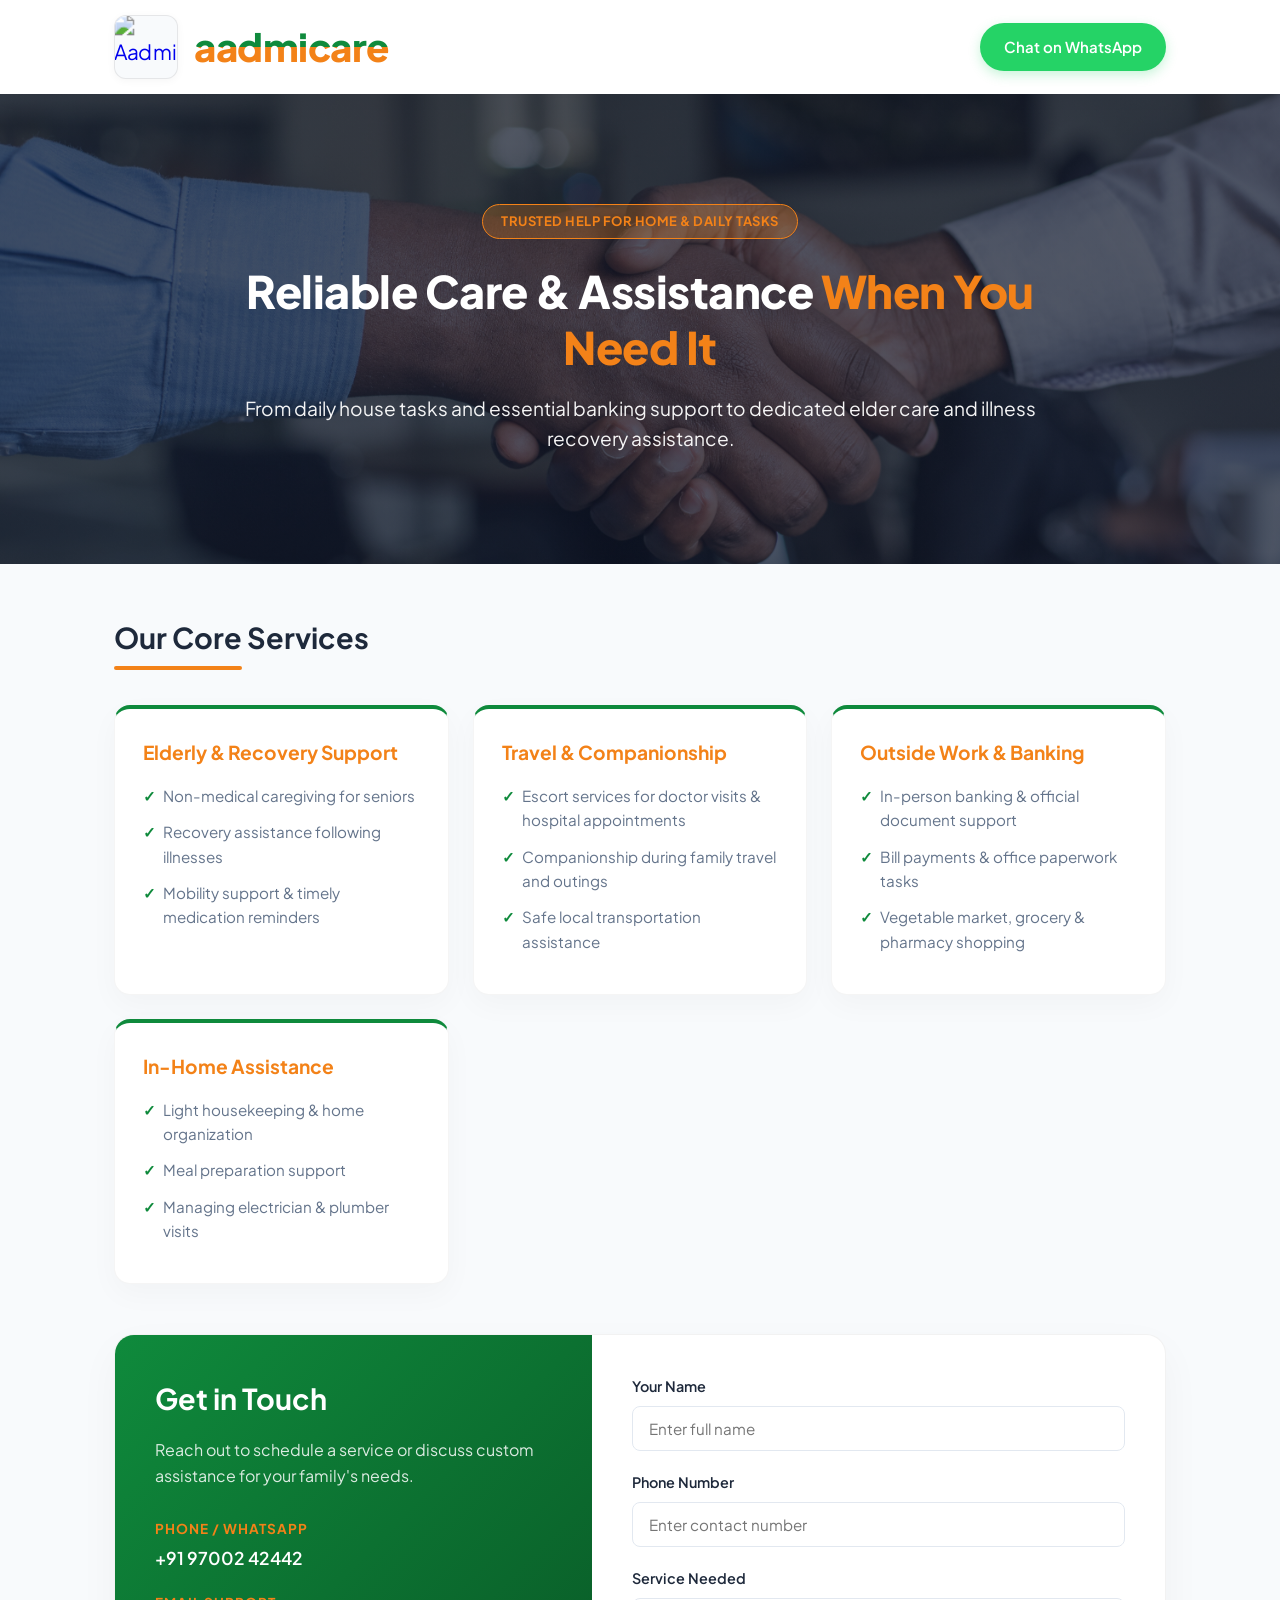
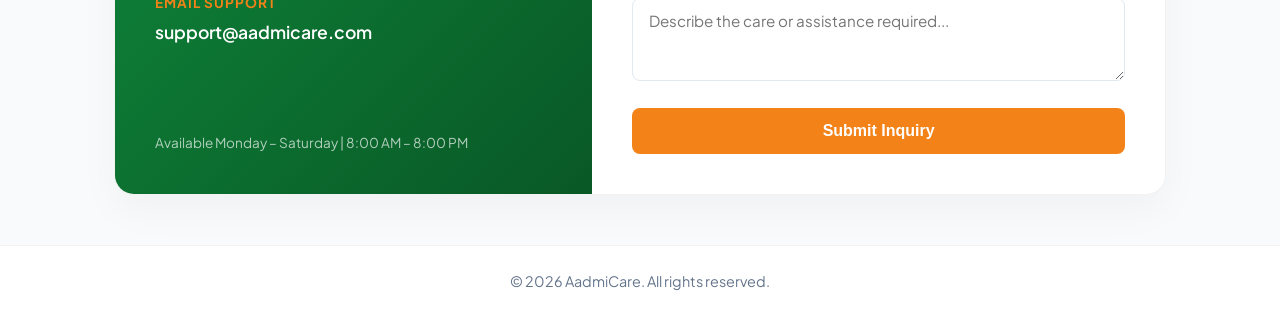
==== index.html @ c4e15811 "Add files via upload redirect file added" ====
<!DOCTYPE html>
<html>
  <head>
    <meta http-equiv="refresh" content="0; url='/in/'" />
    <script type="text/javascript">
      window.location.href = "/in/";
    </script>
  </head>
  <body>
    <p>Redirecting to <a href="/in/">AadmiCare India</a>...</p>
  </body>
</html>
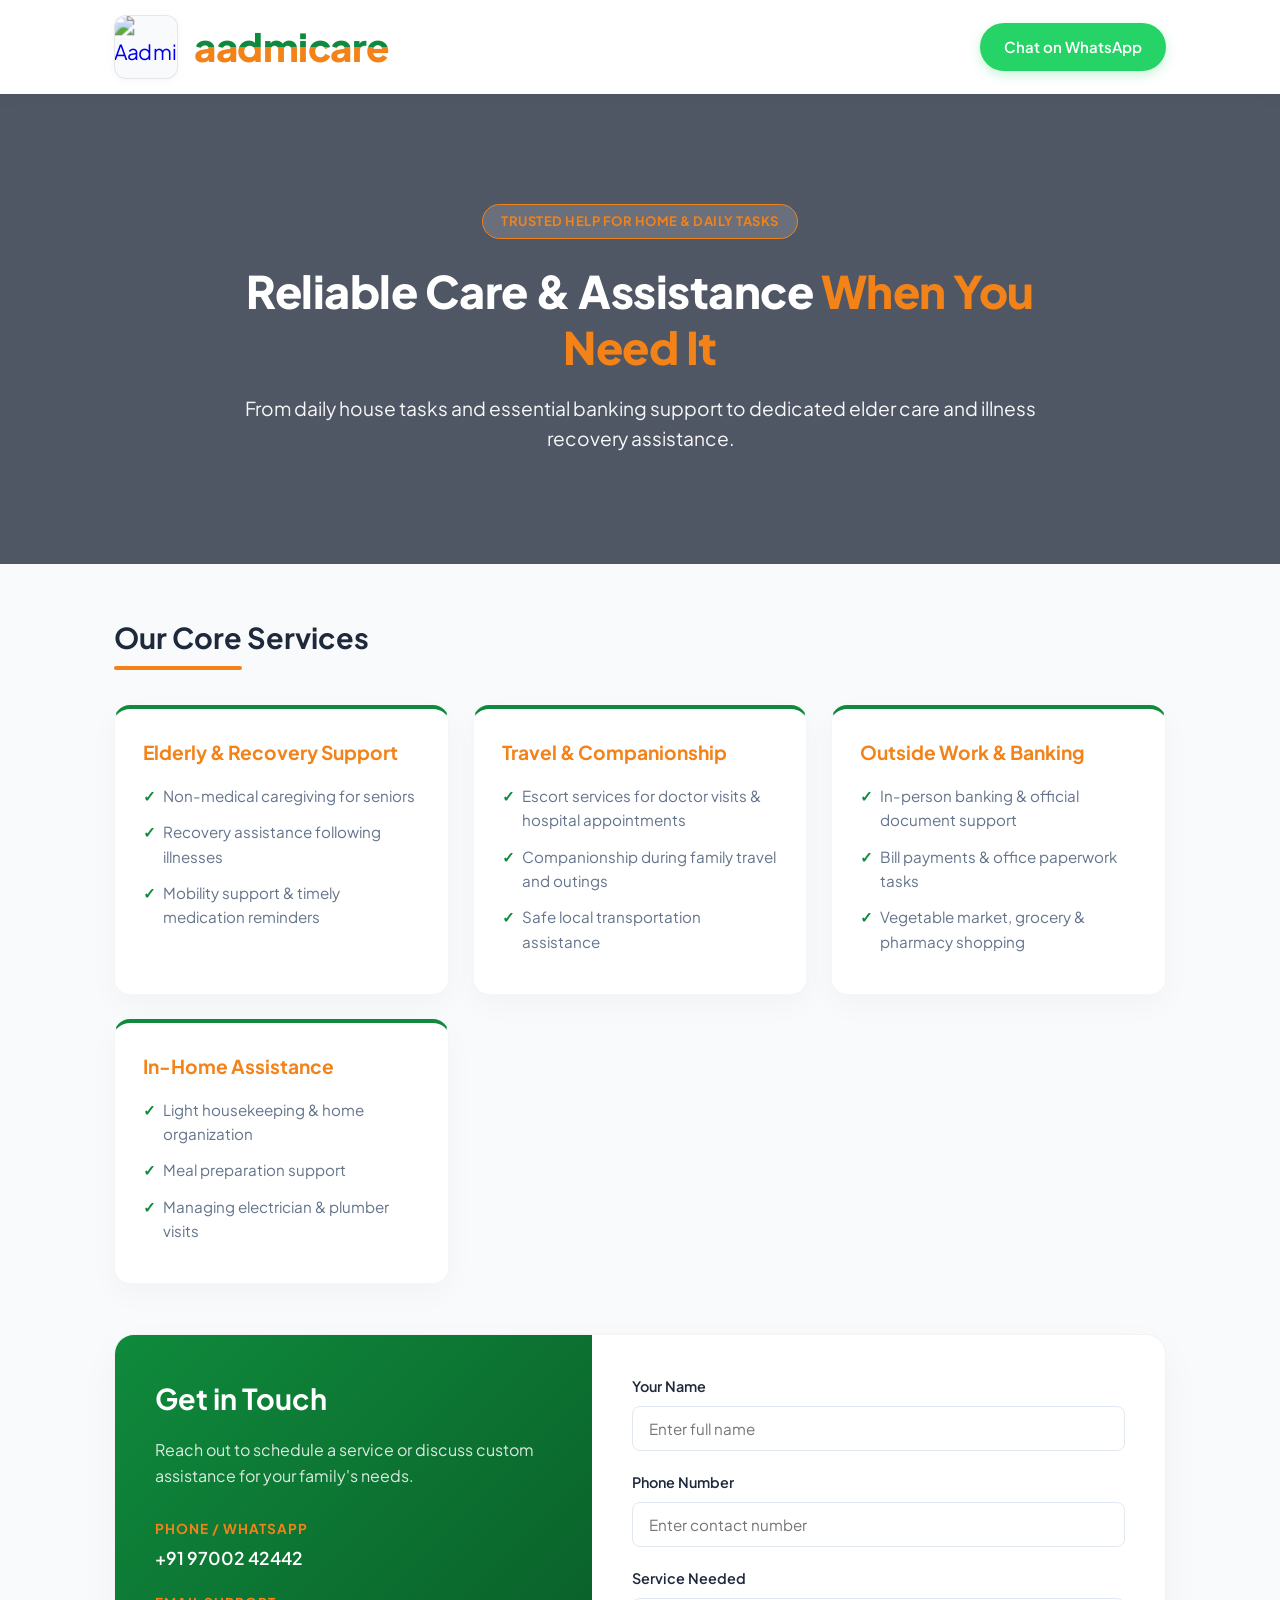
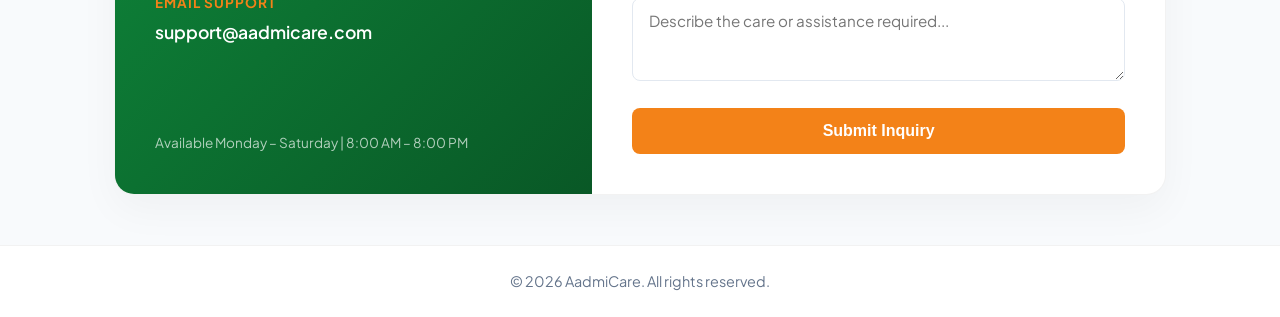
==== commit a3710820: "Add files via upload updated text background" ====
--- a/index.html
+++ b/index.html
@@ -1,12 +1,507 @@
 <!DOCTYPE html>
-<html>
-  <head>
-    <meta http-equiv="refresh" content="0; url='/in/'" />
-    <script type="text/javascript">
-      window.location.href = "/in/";
-    </script>
-  </head>
-  <body>
-    <p>Redirecting to <a href="/in/">AadmiCare India</a>...</p>
-  </body>
+<html lang="en">
+<head>
+  <meta charset="UTF-8" />
+  <meta name="viewport" content="width=device-width, initial-scale=1.0" />
+  <title>AadmiCare - Trusted Help for Home Tasks</title>
+  <link rel="preconnect" href="https://fonts.googleapis.com">
+  <link rel="preconnect" href="https://fonts.gstatic.com" crossorigin>
+  <link href="https://fonts.googleapis.com/css2?family=Plus+Jakarta+Sans:wght@400;500;600;700;800&display=swap" rel="stylesheet">
+  <style>
+    :root {
+      --brand-green: #0F8A3C;
+      --brand-orange: #F38218;
+      --text-dark: #1E293B;
+      --text-muted: #64748B;
+      --bg-light: #F8FAFC;
+      --white: #FFFFFF;
+    }
+
+    * { box-sizing: border-box; margin: 0; padding: 0; }
+    
+    body {
+      font-family: 'Plus Jakarta Sans', sans-serif;
+      color: var(--text-dark);
+      background-color: var(--bg-light);
+      line-height: 1.6;
+    }
+
+    /* Header & Square Box Logo */
+    header {
+      background: var(--white);
+      box-shadow: 0 4px 20px rgba(0,0,0,0.03);
+      position: sticky;
+      top: 0;
+      z-index: 100;
+      padding: 12px 0;
+    }
+
+    .nav-container {
+      max-width: 1100px;
+      margin: 0 auto;
+      padding: 0 24px;
+      display: flex;
+      justify-content: space-between;
+      align-items: center;
+      height: 70px;
+    }
+
+    .brand-logo-wrapper {
+      display: flex;
+      align-items: center;
+      gap: 16px;
+      text-decoration: none;
+      height: 100%;
+    }
+
+    .logo-square-box {
+      width: 64px;
+      height: 64px;
+      background-color: var(--bg-light);
+      border: 1px solid rgba(0, 0, 0, 0.08);
+      border-radius: 12px;
+      display: flex;
+      align-items: center;
+      justify-content: center;
+      padding: 6px;
+      overflow: hidden;
+      box-shadow: 0 2px 8px rgba(0,0,0,0.04);
+    }
+
+    .logo-square-box img {
+      width: 100%;
+      height: 100%;
+      object-fit: contain;
+      transform: scale(1.3);
+    }
+
+    .brand-text {
+      font-size: 2.4rem;
+      font-weight: 800;
+      letter-spacing: -0.5px;
+      line-height: 1;
+      
+      background: linear-gradient(to bottom, var(--brand-green) 50%, var(--brand-orange) 50%);
+      -webkit-background-clip: text;
+      -webkit-text-fill-color: transparent;
+      background-clip: text;
+      text-fill-color: transparent;
+    }
+
+    .header-cta {
+      background-color: #25D366;
+      color: var(--white);
+      padding: 12px 24px;
+      border-radius: 50px;
+      text-decoration: none;
+      font-weight: 600;
+      font-size: 15px;
+      display: inline-flex;
+      align-items: center;
+      gap: 8px;
+      box-shadow: 0 4px 12px rgba(37, 211, 102, 0.25);
+      transition: transform 0.2s;
+    }
+
+    .header-cta:hover { transform: translateY(-2px); }
+
+    /* Hero Section */
+    .hero {
+      position: relative;
+      background: linear-gradient(rgba(15, 23, 42, 0.72), rgba(15, 23, 42, 0.72)), 
+                  url('hero-care.jpg');
+      background-size: cover;
+      background-position: center;
+      padding: 110px 24px;
+      text-align: center;
+    }
+
+    .hero-container {
+      max-width: 850px;
+      margin: 0 auto;
+    }
+
+    .badge {
+      display: inline-block;
+      background: rgba(255, 255, 255, 0.15);
+      color: var(--brand-orange);
+      border: 1px solid var(--brand-orange);
+      padding: 6px 18px;
+      border-radius: 50px;
+      font-weight: 700;
+      font-size: 13px;
+      text-transform: uppercase;
+      letter-spacing: 0.5px;
+      margin-bottom: 24px;
+      backdrop-filter: blur(4px);
+    }
+
+    .hero h1 {
+      font-size: 2.8rem;
+      font-weight: 800;
+      color: var(--white);
+      margin-bottom: 18px;
+      letter-spacing: -0.5px;
+      line-height: 1.25;
+    }
+
+    .hero h1 span { color: var(--brand-orange); }
+
+    .hero p {
+      font-size: 1.2rem;
+      color: var(--white);
+      opacity: 0.95;
+      font-weight: 400;
+    }
+
+    /* Main Container */
+    .main-container {
+      max-width: 1100px;
+      margin: 0 auto;
+      padding: 50px 24px;
+    }
+
+    .section-header { margin-bottom: 35px; }
+
+    .section-header h2 {
+      font-size: 1.8rem;
+      color: var(--text-dark);
+      position: relative;
+      display: inline-block;
+    }
+
+    .section-header h2::after {
+      content: '';
+      display: block;
+      width: 50%;
+      height: 4px;
+      background: var(--brand-orange);
+      border-radius: 2px;
+      margin-top: 6px;
+    }
+
+    /* Grid Layout */
+    .services-grid {
+      display: grid;
+      grid-template-columns: repeat(auto-fit, minmax(250px, 1fr));
+      gap: 24px;
+      margin-bottom: 50px;
+    }
+
+    .service-card {
+      background: var(--white);
+      border-radius: 16px;
+      padding: 28px;
+      box-shadow: 0 10px 30px rgba(0,0,0,0.03);
+      border: 1px solid rgba(0,0,0,0.04);
+      border-top: 4px solid var(--brand-green);
+      transition: transform 0.2s, box-shadow 0.2s;
+    }
+
+    .service-card:hover {
+      transform: translateY(-4px);
+      box-shadow: 0 15px 35px rgba(0,0,0,0.06);
+    }
+
+    .service-card h3 {
+      color: var(--brand-orange);
+      font-size: 1.2rem;
+      margin-bottom: 16px;
+    }
+
+    .service-card ul { list-style: none; }
+
+    .service-card li {
+      color: var(--text-muted);
+      font-size: 0.95rem;
+      margin-bottom: 12px;
+      position: relative;
+      padding-left: 20px;
+    }
+
+    .service-card li::before {
+      content: "✓";
+      color: var(--brand-green);
+      font-weight: bold;
+      position: absolute;
+      left: 0;
+    }
+
+    /* Contact Section */
+    .contact-wrapper {
+      background: var(--white);
+      border-radius: 20px;
+      box-shadow: 0 15px 40px rgba(0,0,0,0.04);
+      overflow: hidden;
+      display: grid;
+      grid-template-columns: 1fr 1.2fr;
+      border: 1px solid rgba(0,0,0,0.05);
+    }
+
+    .contact-info {
+      background: linear-gradient(135deg, var(--brand-green) 0%, #095826 100%);
+      color: var(--white);
+      padding: 40px;
+      display: flex;
+      flex-direction: column;
+      justify-content: space-between;
+    }
+
+    .contact-info h2 { font-size: 1.8rem; margin-bottom: 16px; }
+    .contact-info p { color: rgba(255,255,255,0.85); margin-bottom: 30px; }
+    .info-item { margin-bottom: 20px; }
+
+    .info-item strong {
+      display: block;
+      font-size: 0.85rem;
+      text-transform: uppercase;
+      letter-spacing: 1px;
+      color: var(--brand-orange);
+      margin-bottom: 4px;
+    }
+
+    .info-item a {
+      color: var(--white);
+      text-decoration: none;
+      font-size: 1.1rem;
+      font-weight: 600;
+    }
+
+    .contact-form { padding: 40px; }
+    .form-group { margin-bottom: 20px; }
+
+    .form-group label {
+      display: block;
+      font-size: 0.9rem;
+      font-weight: 600;
+      margin-bottom: 8px;
+      color: var(--text-dark);
+    }
+
+    .form-group input, .form-group textarea {
+      width: 100%;
+      padding: 12px 16px;
+      border: 1px solid #E2E8F0;
+      border-radius: 8px;
+      font-family: inherit;
+      font-size: 0.95rem;
+    }
+
+    .form-group input:focus, .form-group textarea:focus {
+      outline: none;
+      border-color: var(--brand-green);
+    }
+
+    .btn-submit {
+      width: 100%;
+      background-color: var(--brand-orange);
+      color: var(--white);
+      border: none;
+      padding: 14px;
+      border-radius: 8px;
+      font-weight: 700;
+      font-size: 1rem;
+      cursor: pointer;
+      transition: background-color 0.2s;
+    }
+
+    .btn-submit:hover { background-color: #d9700e; }
+
+    #formResponse {
+      margin-top: 15px;
+      font-size: 0.95rem;
+      font-weight: 600;
+      text-align: center;
+      display: none;
+    }
+
+    footer {
+      text-align: center;
+      padding: 24px;
+      color: var(--text-muted);
+      font-size: 0.9rem;
+      border-top: 1px solid rgba(0,0,0,0.05);
+      background: var(--white);
+    }
+
+    @media (max-width: 768px) {
+      .nav-container { height: 60px; }
+      .logo-square-box { width: 48px; height: 48px; }
+      .brand-text { font-size: 1.8rem; }
+      .header-cta { padding: 8px 16px; font-size: 13px; }
+      .hero { padding: 70px 20px; }
+      .hero h1 { font-size: 2rem; }
+      .contact-wrapper { grid-template-columns: 1fr; }
+      .contact-info, .contact-form { padding: 30px 20px; }
+    }
+  </style>
+</head>
+<body>
+
+  <!-- Header -->
+  <header>
+    <div class="nav-container">
+      <a href="#" class="brand-logo-wrapper">
+        <div class="logo-square-box">
+          <img src="logo.png" alt="AadmiCare Symbol" />
+        </div>
+        <span class="brand-text">aadmicare</span>
+      </a>
+      <a href="https://wa.me/919700242442" class="header-cta" target="_blank">
+        <span>Chat on WhatsApp</span>
+      </a>
+    </div>
+  </header>
+
+  <!-- Hero Section -->
+  <section class="hero">
+    <div class="hero-container">
+      <span class="badge">Trusted Help for Home & Daily Tasks</span>
+      <h1>Reliable Care & Assistance <span>When You Need It</span></h1>
+      <p>From daily house tasks and essential banking support to dedicated elder care and illness recovery assistance.</p>
+    </div>
+  </section>
+
+  <!-- Main Content -->
+  <main class="main-container">
+    
+    <div class="section-header">
+      <h2>Our Core Services</h2>
+    </div>
+
+    <!-- Services Grid -->
+    <div class="services-grid">
+      <div class="service-card">
+        <h3>Elderly & Recovery Support</h3>
+        <ul>
+          <li>Non-medical caregiving for seniors</li>
+          <li>Recovery assistance following illnesses</li>
+          <li>Mobility support & timely medication reminders</li>
+        </ul>
+      </div>
+
+      <div class="service-card">
+        <h3>Travel & Companionship</h3>
+        <ul>
+          <li>Escort services for doctor visits & hospital appointments</li>
+          <li>Companionship during family travel and outings</li>
+          <li>Safe local transportation assistance</li>
+        </ul>
+      </div>
+
+      <div class="service-card">
+        <h3>Outside Work & Banking</h3>
+        <ul>
+          <li>In-person banking & official document support</li>
+          <li>Bill payments & office paperwork tasks</li>
+          <li>Vegetable market, grocery & pharmacy shopping</li>
+        </ul>
+      </div>
+
+      <div class="service-card">
+        <h3>In-Home Assistance</h3>
+        <ul>
+          <li>Light housekeeping & home organization</li>
+          <li>Meal preparation support</li>
+          <li>Managing electrician & plumber visits</li>
+        </ul>
+      </div>
+    </div>
+
+    <!-- Contact Block -->
+    <div class="contact-wrapper">
+      <div class="contact-info">
+        <div>
+          <h2>Get in Touch</h2>
+          <p>Reach out to schedule a service or discuss custom assistance for your family's needs.</p>
+          
+          <div class="info-item">
+            <strong>Phone / WhatsApp</strong>
+            <a href="https://wa.me/919700242442">+91 97002 42442</a>
+          </div>
+
+          <div class="info-item">
+            <strong>Email Support</strong>
+            <a href="mailto:support@aadmicare.com">support@aadmicare.com</a>
+          </div>
+        </div>
+
+        <p style="font-size: 0.85rem; margin: 0; opacity: 0.8;">Available Monday – Saturday | 8:00 AM – 8:00 PM</p>
+      </div>
+
+      <div class="contact-form">
+        <form id="inquiryForm">
+          <div class="form-group">
+            <label for="name">Your Name</label>
+            <input type="text" id="name" placeholder="Enter full name" required />
+          </div>
+
+          <div class="form-group">
+            <label for="phone">Phone Number</label>
+            <input type="tel" id="phone" placeholder="Enter contact number" required />
+          </div>
+
+          <div class="form-group">
+            <label for="service">Service Needed</label>
+            <textarea id="service" rows="3" placeholder="Describe the care or assistance required..." required></textarea>
+          </div>
+
+          <button type="submit" class="btn-submit" id="submitBtn">Submit Inquiry</button>
+          <div id="formResponse"></div>
+        </form>
+      </div>
+    </div>
+
+  </main>
+
+  <!-- Footer -->
+  <footer>
+    <p>&copy; 2026 AadmiCare. All rights reserved.</p>
+  </footer>
+
+  <!-- Form Submission Script (Saves Data to Google Sheets) -->
+  <script>
+    document.getElementById('inquiryForm').addEventListener('submit', function(e) {
+      e.preventDefault();
+      
+      const submitBtn = document.getElementById('submitBtn');
+      const responseDiv = document.getElementById('formResponse');
+      
+      const formData = {
+        name: document.getElementById('name').value,
+        phone: document.getElementById('phone').value,
+        service: document.getElementById('service').value
+      };
+
+      submitBtn.innerText = 'Submitting...';
+      submitBtn.disabled = true;
+
+      // Replace this string with your Google Apps Script Web App URL
+      const googleScriptUrl = 'YOUR_GOOGLE_APPS_SCRIPT_WEB_APP_URL';
+
+      fetch(googleScriptUrl, {
+        method: 'POST',
+        mode: 'no-cors',
+        headers: { 'Content-Type': 'application/json' },
+        body: JSON.stringify(formData)
+      })
+      .then(() => {
+        responseDiv.style.color = '#0F8A3C';
+        responseDiv.innerText = '✓ Thank you! Your inquiry has been received. We will contact you soon.';
+        responseDiv.style.display = 'block';
+        document.getElementById('inquiryForm').reset();
+      })
+      .catch(() => {
+        responseDiv.style.color = '#d9534f';
+        responseDiv.innerText = 'An error occurred. Please try again or reach out via WhatsApp.';
+        responseDiv.style.display = 'block';
+      })
+      .finally(() => {
+        submitBtn.innerText = 'Submit Inquiry';
+        submitBtn.disabled = false;
+      });
+    });
+  </script>
+
+</body>
 </html>
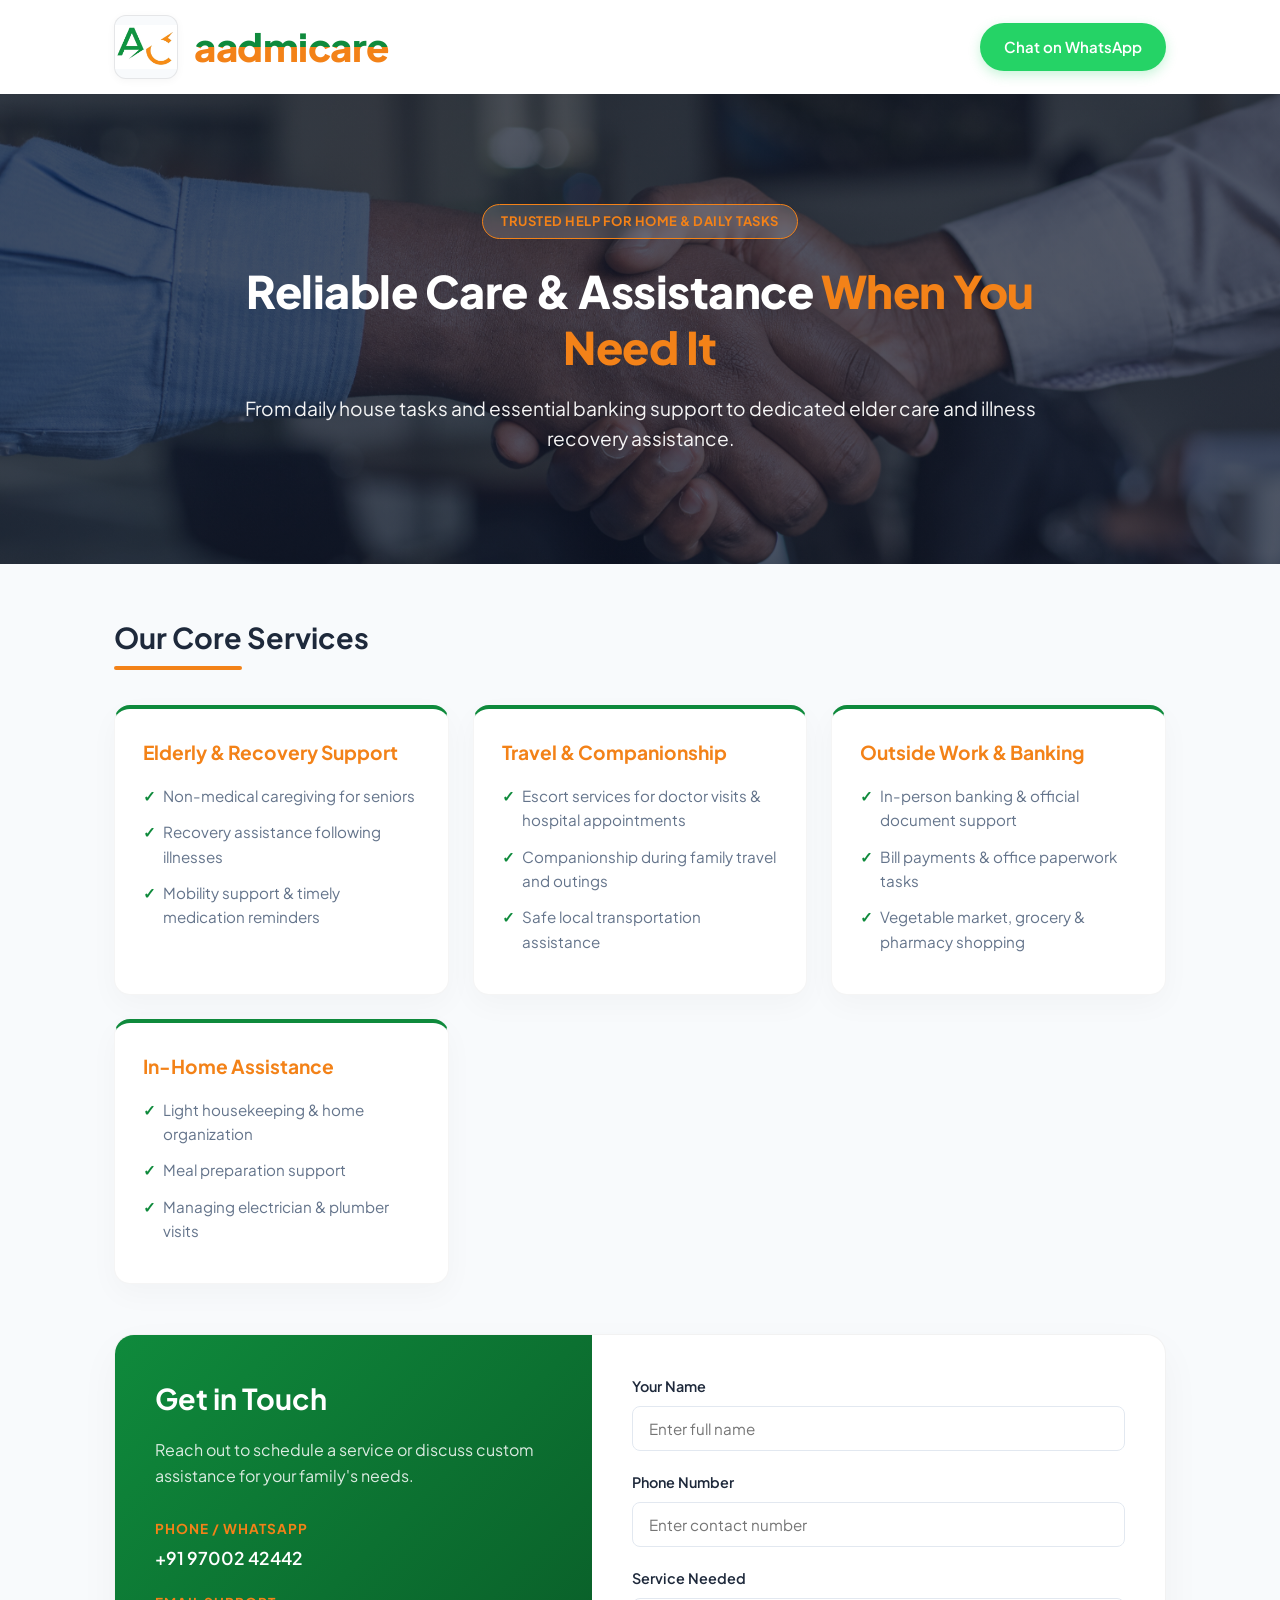
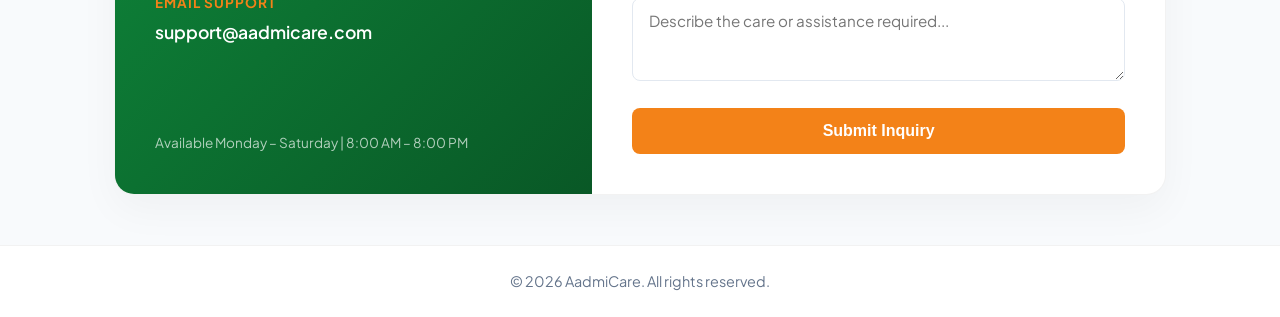
==== commit 747d6c29: "Add files via upload" ====
--- a/index.html
+++ b/index.html
@@ -1,507 +1,12 @@
 <!DOCTYPE html>
-<html lang="en">
-<head>
-  <meta charset="UTF-8" />
-  <meta name="viewport" content="width=device-width, initial-scale=1.0" />
-  <title>AadmiCare - Trusted Help for Home Tasks</title>
-  <link rel="preconnect" href="https://fonts.googleapis.com">
-  <link rel="preconnect" href="https://fonts.gstatic.com" crossorigin>
-  <link href="https://fonts.googleapis.com/css2?family=Plus+Jakarta+Sans:wght@400;500;600;700;800&display=swap" rel="stylesheet">
-  <style>
-    :root {
-      --brand-green: #0F8A3C;
-      --brand-orange: #F38218;
-      --text-dark: #1E293B;
-      --text-muted: #64748B;
-      --bg-light: #F8FAFC;
-      --white: #FFFFFF;
-    }
-
-    * { box-sizing: border-box; margin: 0; padding: 0; }
-    
-    body {
-      font-family: 'Plus Jakarta Sans', sans-serif;
-      color: var(--text-dark);
-      background-color: var(--bg-light);
-      line-height: 1.6;
-    }
-
-    /* Header & Square Box Logo */
-    header {
-      background: var(--white);
-      box-shadow: 0 4px 20px rgba(0,0,0,0.03);
-      position: sticky;
-      top: 0;
-      z-index: 100;
-      padding: 12px 0;
-    }
-
-    .nav-container {
-      max-width: 1100px;
-      margin: 0 auto;
-      padding: 0 24px;
-      display: flex;
-      justify-content: space-between;
-      align-items: center;
-      height: 70px;
-    }
-
-    .brand-logo-wrapper {
-      display: flex;
-      align-items: center;
-      gap: 16px;
-      text-decoration: none;
-      height: 100%;
-    }
-
-    .logo-square-box {
-      width: 64px;
-      height: 64px;
-      background-color: var(--bg-light);
-      border: 1px solid rgba(0, 0, 0, 0.08);
-      border-radius: 12px;
-      display: flex;
-      align-items: center;
-      justify-content: center;
-      padding: 6px;
-      overflow: hidden;
-      box-shadow: 0 2px 8px rgba(0,0,0,0.04);
-    }
-
-    .logo-square-box img {
-      width: 100%;
-      height: 100%;
-      object-fit: contain;
-      transform: scale(1.3);
-    }
-
-    .brand-text {
-      font-size: 2.4rem;
-      font-weight: 800;
-      letter-spacing: -0.5px;
-      line-height: 1;
-      
-      background: linear-gradient(to bottom, var(--brand-green) 50%, var(--brand-orange) 50%);
-      -webkit-background-clip: text;
-      -webkit-text-fill-color: transparent;
-      background-clip: text;
-      text-fill-color: transparent;
-    }
-
-    .header-cta {
-      background-color: #25D366;
-      color: var(--white);
-      padding: 12px 24px;
-      border-radius: 50px;
-      text-decoration: none;
-      font-weight: 600;
-      font-size: 15px;
-      display: inline-flex;
-      align-items: center;
-      gap: 8px;
-      box-shadow: 0 4px 12px rgba(37, 211, 102, 0.25);
-      transition: transform 0.2s;
-    }
-
-    .header-cta:hover { transform: translateY(-2px); }
-
-    /* Hero Section */
-    .hero {
-      position: relative;
-      background: linear-gradient(rgba(15, 23, 42, 0.72), rgba(15, 23, 42, 0.72)), 
-                  url('hero-care.jpg');
-      background-size: cover;
-      background-position: center;
-      padding: 110px 24px;
-      text-align: center;
-    }
-
-    .hero-container {
-      max-width: 850px;
-      margin: 0 auto;
-    }
-
-    .badge {
-      display: inline-block;
-      background: rgba(255, 255, 255, 0.15);
-      color: var(--brand-orange);
-      border: 1px solid var(--brand-orange);
-      padding: 6px 18px;
-      border-radius: 50px;
-      font-weight: 700;
-      font-size: 13px;
-      text-transform: uppercase;
-      letter-spacing: 0.5px;
-      margin-bottom: 24px;
-      backdrop-filter: blur(4px);
-    }
-
-    .hero h1 {
-      font-size: 2.8rem;
-      font-weight: 800;
-      color: var(--white);
-      margin-bottom: 18px;
-      letter-spacing: -0.5px;
-      line-height: 1.25;
-    }
-
-    .hero h1 span { color: var(--brand-orange); }
-
-    .hero p {
-      font-size: 1.2rem;
-      color: var(--white);
-      opacity: 0.95;
-      font-weight: 400;
-    }
-
-    /* Main Container */
-    .main-container {
-      max-width: 1100px;
-      margin: 0 auto;
-      padding: 50px 24px;
-    }
-
-    .section-header { margin-bottom: 35px; }
-
-    .section-header h2 {
-      font-size: 1.8rem;
-      color: var(--text-dark);
-      position: relative;
-      display: inline-block;
-    }
-
-    .section-header h2::after {
-      content: '';
-      display: block;
-      width: 50%;
-      height: 4px;
-      background: var(--brand-orange);
-      border-radius: 2px;
-      margin-top: 6px;
-    }
-
-    /* Grid Layout */
-    .services-grid {
-      display: grid;
-      grid-template-columns: repeat(auto-fit, minmax(250px, 1fr));
-      gap: 24px;
-      margin-bottom: 50px;
-    }
-
-    .service-card {
-      background: var(--white);
-      border-radius: 16px;
-      padding: 28px;
-      box-shadow: 0 10px 30px rgba(0,0,0,0.03);
-      border: 1px solid rgba(0,0,0,0.04);
-      border-top: 4px solid var(--brand-green);
-      transition: transform 0.2s, box-shadow 0.2s;
-    }
-
-    .service-card:hover {
-      transform: translateY(-4px);
-      box-shadow: 0 15px 35px rgba(0,0,0,0.06);
-    }
-
-    .service-card h3 {
-      color: var(--brand-orange);
-      font-size: 1.2rem;
-      margin-bottom: 16px;
-    }
-
-    .service-card ul { list-style: none; }
-
-    .service-card li {
-      color: var(--text-muted);
-      font-size: 0.95rem;
-      margin-bottom: 12px;
-      position: relative;
-      padding-left: 20px;
-    }
-
-    .service-card li::before {
-      content: "✓";
-      color: var(--brand-green);
-      font-weight: bold;
-      position: absolute;
-      left: 0;
-    }
-
-    /* Contact Section */
-    .contact-wrapper {
-      background: var(--white);
-      border-radius: 20px;
-      box-shadow: 0 15px 40px rgba(0,0,0,0.04);
-      overflow: hidden;
-      display: grid;
-      grid-template-columns: 1fr 1.2fr;
-      border: 1px solid rgba(0,0,0,0.05);
-    }
-
-    .contact-info {
-      background: linear-gradient(135deg, var(--brand-green) 0%, #095826 100%);
-      color: var(--white);
-      padding: 40px;
-      display: flex;
-      flex-direction: column;
-      justify-content: space-between;
-    }
-
-    .contact-info h2 { font-size: 1.8rem; margin-bottom: 16px; }
-    .contact-info p { color: rgba(255,255,255,0.85); margin-bottom: 30px; }
-    .info-item { margin-bottom: 20px; }
-
-    .info-item strong {
-      display: block;
-      font-size: 0.85rem;
-      text-transform: uppercase;
-      letter-spacing: 1px;
-      color: var(--brand-orange);
-      margin-bottom: 4px;
-    }
-
-    .info-item a {
-      color: var(--white);
-      text-decoration: none;
-      font-size: 1.1rem;
-      font-weight: 600;
-    }
-
-    .contact-form { padding: 40px; }
-    .form-group { margin-bottom: 20px; }
-
-    .form-group label {
-      display: block;
-      font-size: 0.9rem;
-      font-weight: 600;
-      margin-bottom: 8px;
-      color: var(--text-dark);
-    }
-
-    .form-group input, .form-group textarea {
-      width: 100%;
-      padding: 12px 16px;
-      border: 1px solid #E2E8F0;
-      border-radius: 8px;
-      font-family: inherit;
-      font-size: 0.95rem;
-    }
-
-    .form-group input:focus, .form-group textarea:focus {
-      outline: none;
-      border-color: var(--brand-green);
-    }
-
-    .btn-submit {
-      width: 100%;
-      background-color: var(--brand-orange);
-      color: var(--white);
-      border: none;
-      padding: 14px;
-      border-radius: 8px;
-      font-weight: 700;
-      font-size: 1rem;
-      cursor: pointer;
-      transition: background-color 0.2s;
-    }
-
-    .btn-submit:hover { background-color: #d9700e; }
-
-    #formResponse {
-      margin-top: 15px;
-      font-size: 0.95rem;
-      font-weight: 600;
-      text-align: center;
-      display: none;
-    }
-
-    footer {
-      text-align: center;
-      padding: 24px;
-      color: var(--text-muted);
-      font-size: 0.9rem;
-      border-top: 1px solid rgba(0,0,0,0.05);
-      background: var(--white);
-    }
-
-    @media (max-width: 768px) {
-      .nav-container { height: 60px; }
-      .logo-square-box { width: 48px; height: 48px; }
-      .brand-text { font-size: 1.8rem; }
-      .header-cta { padding: 8px 16px; font-size: 13px; }
-      .hero { padding: 70px 20px; }
-      .hero h1 { font-size: 2rem; }
-      .contact-wrapper { grid-template-columns: 1fr; }
-      .contact-info, .contact-form { padding: 30px 20px; }
-    }
-  </style>
-</head>
-<body>
-
-  <!-- Header -->
-  <header>
-    <div class="nav-container">
-      <a href="#" class="brand-logo-wrapper">
-        <div class="logo-square-box">
-          <img src="logo.png" alt="AadmiCare Symbol" />
-        </div>
-        <span class="brand-text">aadmicare</span>
-      </a>
-      <a href="https://wa.me/919700242442" class="header-cta" target="_blank">
-        <span>Chat on WhatsApp</span>
-      </a>
-    </div>
-  </header>
-
-  <!-- Hero Section -->
-  <section class="hero">
-    <div class="hero-container">
-      <span class="badge">Trusted Help for Home & Daily Tasks</span>
-      <h1>Reliable Care & Assistance <span>When You Need It</span></h1>
-      <p>From daily house tasks and essential banking support to dedicated elder care and illness recovery assistance.</p>
-    </div>
-  </section>
-
-  <!-- Main Content -->
-  <main class="main-container">
-    
-    <div class="section-header">
-      <h2>Our Core Services</h2>
-    </div>
-
-    <!-- Services Grid -->
-    <div class="services-grid">
-      <div class="service-card">
-        <h3>Elderly & Recovery Support</h3>
-        <ul>
-          <li>Non-medical caregiving for seniors</li>
-          <li>Recovery assistance following illnesses</li>
-          <li>Mobility support & timely medication reminders</li>
-        </ul>
-      </div>
-
-      <div class="service-card">
-        <h3>Travel & Companionship</h3>
-        <ul>
-          <li>Escort services for doctor visits & hospital appointments</li>
-          <li>Companionship during family travel and outings</li>
-          <li>Safe local transportation assistance</li>
-        </ul>
-      </div>
-
-      <div class="service-card">
-        <h3>Outside Work & Banking</h3>
-        <ul>
-          <li>In-person banking & official document support</li>
-          <li>Bill payments & office paperwork tasks</li>
-          <li>Vegetable market, grocery & pharmacy shopping</li>
-        </ul>
-      </div>
-
-      <div class="service-card">
-        <h3>In-Home Assistance</h3>
-        <ul>
-          <li>Light housekeeping & home organization</li>
-          <li>Meal preparation support</li>
-          <li>Managing electrician & plumber visits</li>
-        </ul>
-      </div>
-    </div>
-
-    <!-- Contact Block -->
-    <div class="contact-wrapper">
-      <div class="contact-info">
-        <div>
-          <h2>Get in Touch</h2>
-          <p>Reach out to schedule a service or discuss custom assistance for your family's needs.</p>
-          
-          <div class="info-item">
-            <strong>Phone / WhatsApp</strong>
-            <a href="https://wa.me/919700242442">+91 97002 42442</a>
-          </div>
-
-          <div class="info-item">
-            <strong>Email Support</strong>
-            <a href="mailto:support@aadmicare.com">support@aadmicare.com</a>
-          </div>
-        </div>
-
-        <p style="font-size: 0.85rem; margin: 0; opacity: 0.8;">Available Monday – Saturday | 8:00 AM – 8:00 PM</p>
-      </div>
-
-      <div class="contact-form">
-        <form id="inquiryForm">
-          <div class="form-group">
-            <label for="name">Your Name</label>
-            <input type="text" id="name" placeholder="Enter full name" required />
-          </div>
-
-          <div class="form-group">
-            <label for="phone">Phone Number</label>
-            <input type="tel" id="phone" placeholder="Enter contact number" required />
-          </div>
-
-          <div class="form-group">
-            <label for="service">Service Needed</label>
-            <textarea id="service" rows="3" placeholder="Describe the care or assistance required..." required></textarea>
-          </div>
-
-          <button type="submit" class="btn-submit" id="submitBtn">Submit Inquiry</button>
-          <div id="formResponse"></div>
-        </form>
-      </div>
-    </div>
-
-  </main>
-
-  <!-- Footer -->
-  <footer>
-    <p>&copy; 2026 AadmiCare. All rights reserved.</p>
-  </footer>
-
-  <!-- Form Submission Script (Saves Data to Google Sheets) -->
-  <script>
-    document.getElementById('inquiryForm').addEventListener('submit', function(e) {
-      e.preventDefault();
-      
-      const submitBtn = document.getElementById('submitBtn');
-      const responseDiv = document.getElementById('formResponse');
-      
-      const formData = {
-        name: document.getElementById('name').value,
-        phone: document.getElementById('phone').value,
-        service: document.getElementById('service').value
-      };
-
-      submitBtn.innerText = 'Submitting...';
-      submitBtn.disabled = true;
-
-      // Replace this string with your Google Apps Script Web App URL
-      const googleScriptUrl = 'YOUR_GOOGLE_APPS_SCRIPT_WEB_APP_URL';
-
-      fetch(googleScriptUrl, {
-        method: 'POST',
-        mode: 'no-cors',
-        headers: { 'Content-Type': 'application/json' },
-        body: JSON.stringify(formData)
-      })
-      .then(() => {
-        responseDiv.style.color = '#0F8A3C';
-        responseDiv.innerText = '✓ Thank you! Your inquiry has been received. We will contact you soon.';
-        responseDiv.style.display = 'block';
-        document.getElementById('inquiryForm').reset();
-      })
-      .catch(() => {
-        responseDiv.style.color = '#d9534f';
-        responseDiv.innerText = 'An error occurred. Please try again or reach out via WhatsApp.';
-        responseDiv.style.display = 'block';
-      })
-      .finally(() => {
-        submitBtn.innerText = 'Submit Inquiry';
-        submitBtn.disabled = false;
-      });
-    });
-  </script>
-
-</body>
+<html>
+  <head>
+    <meta http-equiv="refresh" content="0; url='/in/'" />
+    <script type="text/javascript">
+      window.location.href = "/in/";
+    </script>
+  </head>
+  <body>
+    <p>Redirecting to <a href="/in/">AadmiCare India</a>...</p>
+  </body>
 </html>
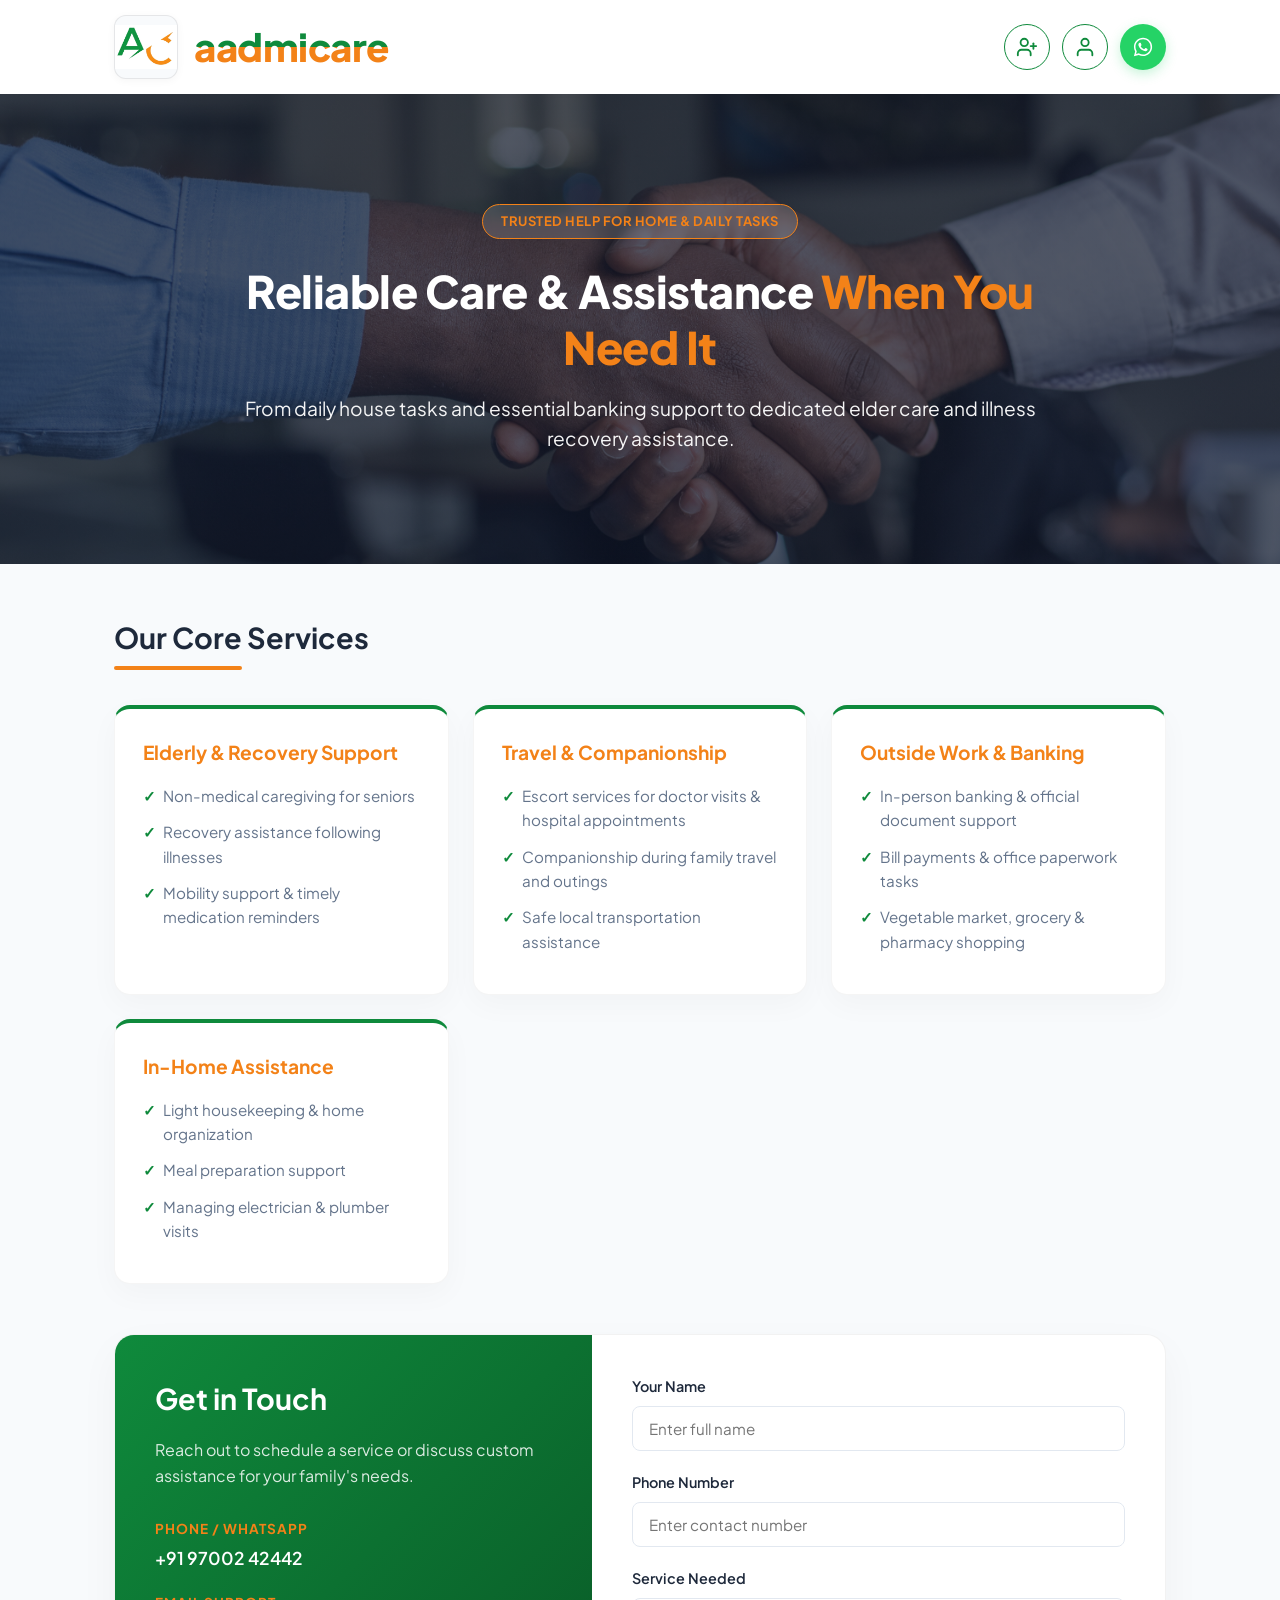
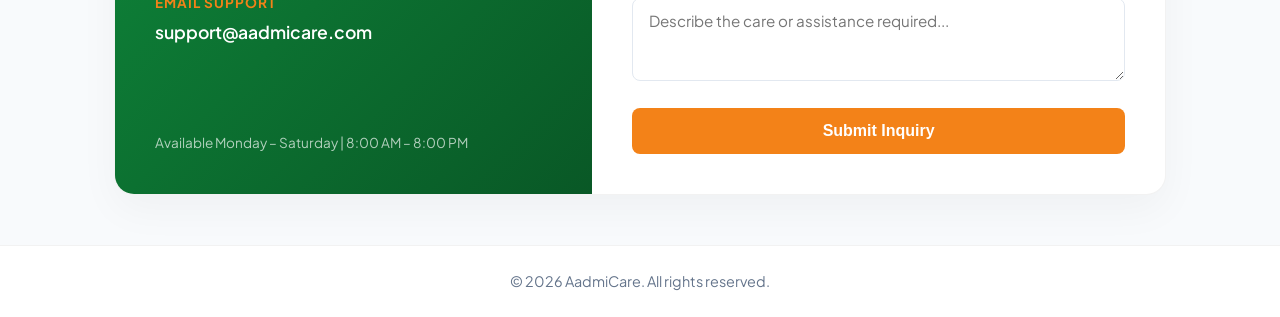
==== commit a864f8c5: "Add files via upload" ====
--- a/index.html
+++ b/index.html
@@ -9,4 +9,4 @@
   <body>
     <p>Redirecting to <a href="/in/">AadmiCare India</a>...</p>
   </body>
-</html>+</html>
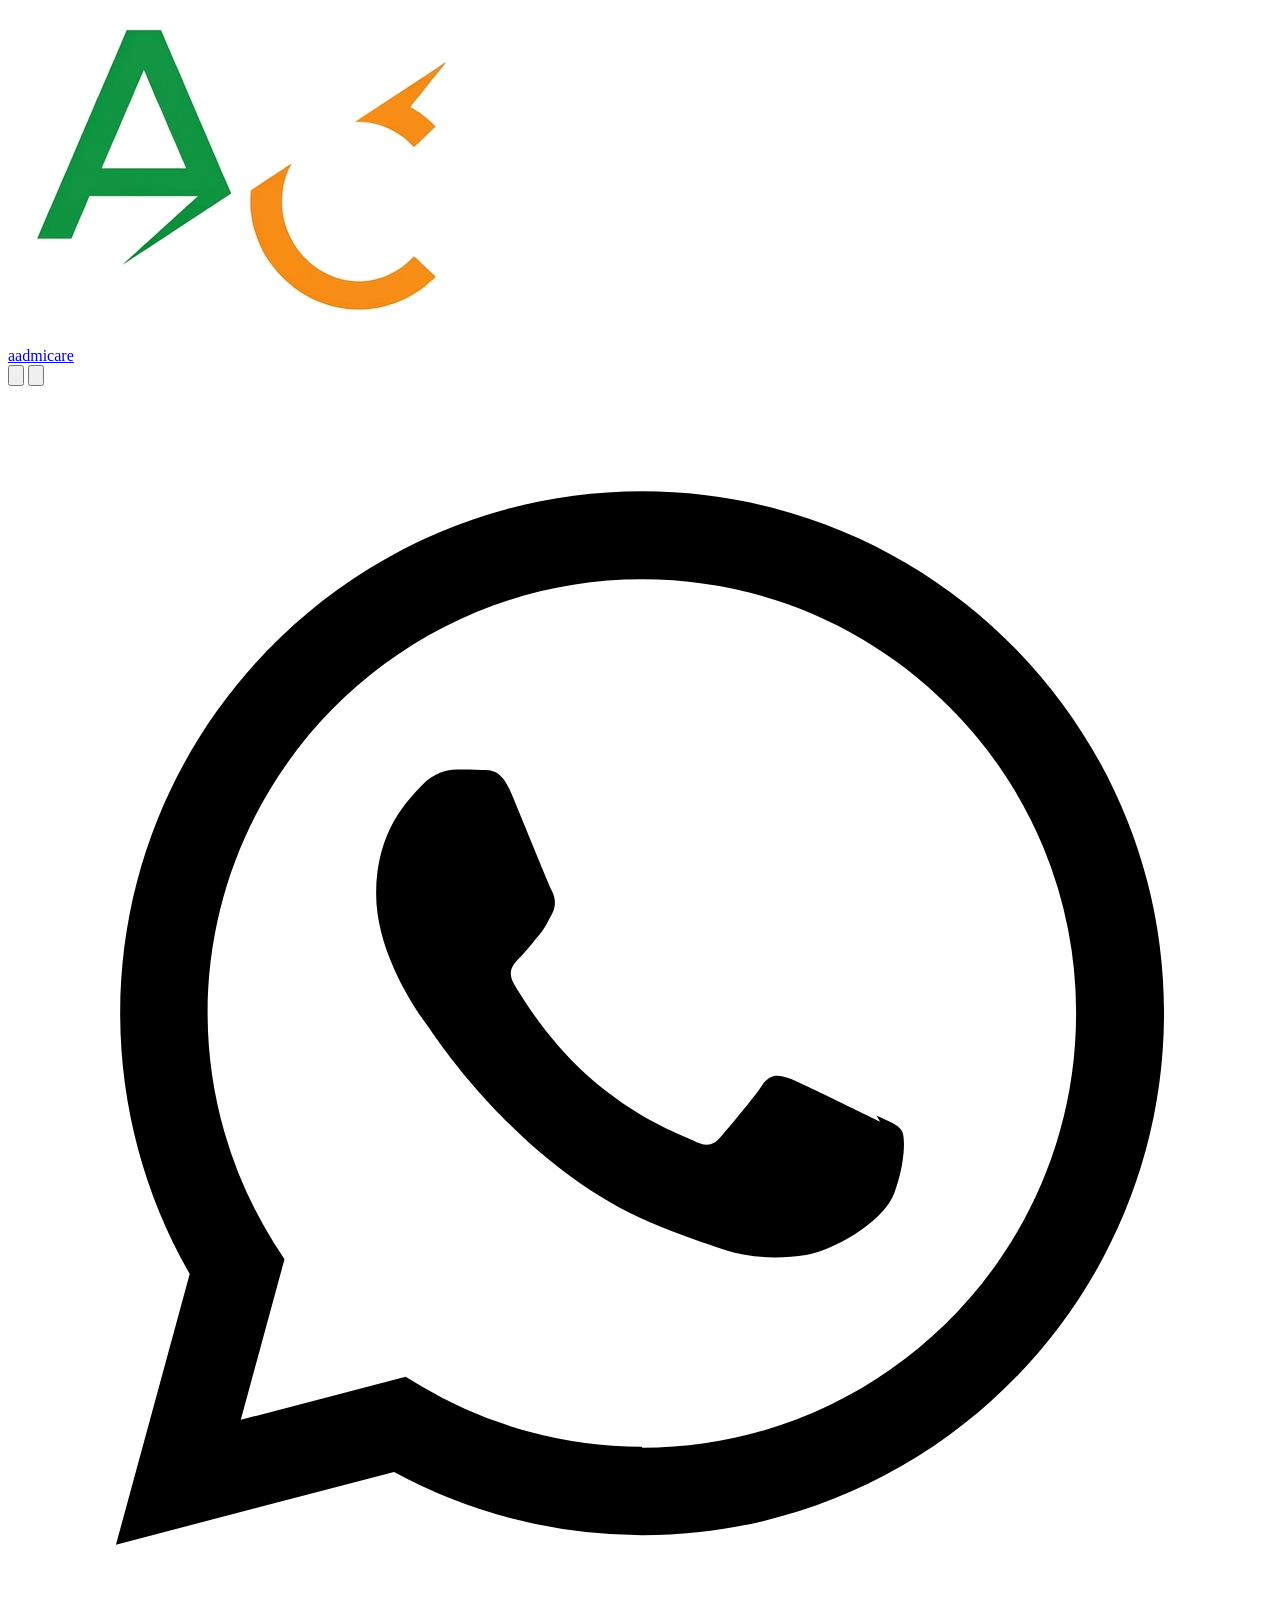
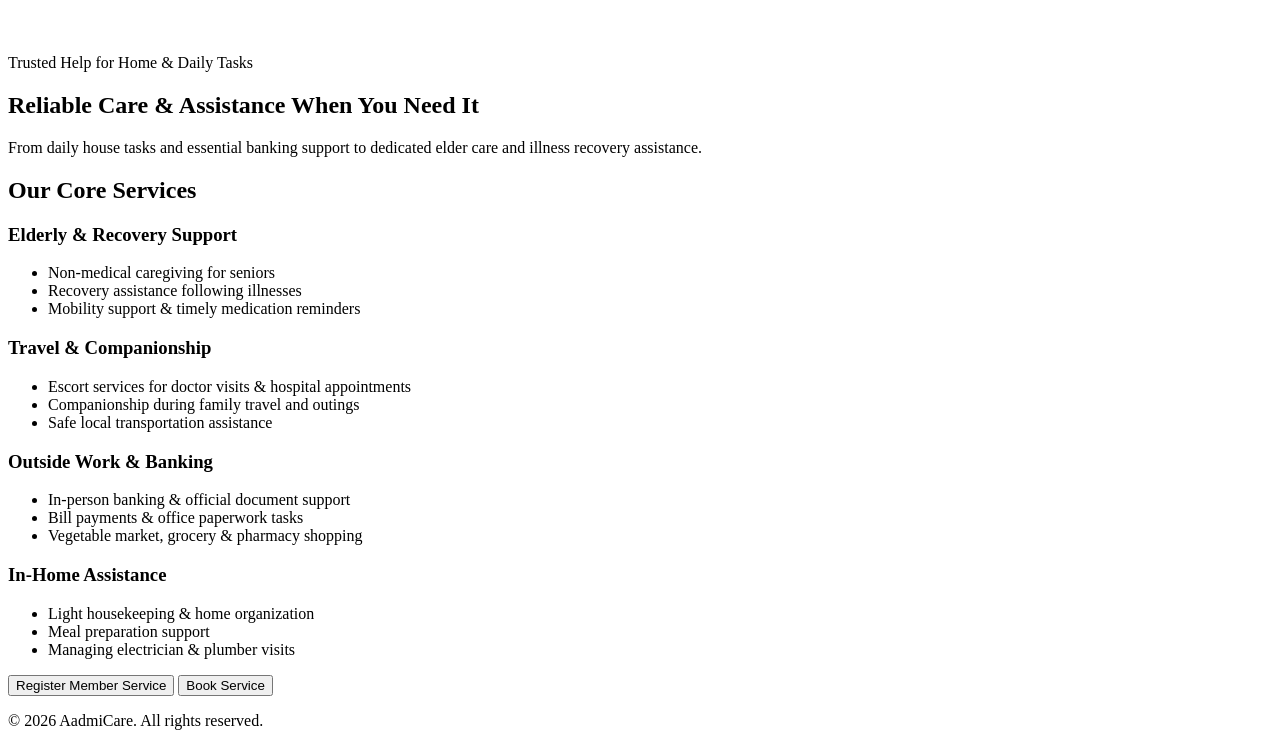
==== commit 7beddb2a: "Add files via upload" ====
--- a/index.html
+++ b/index.html
@@ -1,12 +1,134 @@
 <!DOCTYPE html>
-<html>
-  <head>
-    <meta http-equiv="refresh" content="0; url='/in/'" />
-    <script type="text/javascript">
-      window.location.href = "/in/";
-    </script>
-  </head>
-  <body>
-    <p>Redirecting to <a href="/in/">AadmiCare India</a>...</p>
-  </body>
-</html>
+<html lang="en">
+<head>
+  <meta charset="UTF-8" />
+  <meta name="viewport" content="width=device-width, initial-scale=1.0" />
+  <title>AadmiCare - Trusted Help for Home Tasks</title>
+  <link rel="preconnect" href="https://fonts.googleapis.com">
+  <link rel="preconnect" href="https://fonts.gstatic.com" crossorigin>
+  <link href="https://fonts.googleapis.com/css2?family=Plus+Jakarta+Sans:wght@400;500;600;700;800&display=swap" rel="stylesheet">
+  <link rel="stylesheet" href="css/style.css" />
+</head>
+<body>
+
+  <!-- Header -->
+  <header>
+    <div class="nav-container">
+      <a href="#" class="brand-logo-wrapper">
+        <div class="logo-square-box">
+          <img src="logo.png" alt="AadmiCare Symbol" />
+        </div>
+        <span class="brand-text">aadmicare</span>
+      </a>
+
+      <div class="header-actions">
+        <button class="icon-btn" onclick="openModal('memberModal')" title="Join as Care Member" aria-label="Join as Care Member">
+          <svg viewBox="0 0 24 24" fill="none" stroke-width="2" stroke-linecap="round" stroke-linejoin="round">
+            <path d="M16 21v-2a4 4 0 0 0-4-4H6a4 4 0 0 0-4 4v2"></path>
+            <circle cx="9" cy="7" r="4"></circle>
+            <line x1="19" y1="8" x2="19" y2="14"></line>
+            <line x1="16" y1="11" x2="22" y2="11"></line>
+          </svg>
+        </button>
+
+        <button class="icon-btn" onclick="openModal('customerModal')" title="Register Customer" aria-label="Register Customer">
+          <svg viewBox="0 0 24 24" fill="none" stroke-width="2" stroke-linecap="round" stroke-linejoin="round">
+            <path d="M20 21v-2a4 4 0 0 0-4-4H8a4 4 0 0 0-4 4v2"></path>
+            <circle cx="12" cy="7" r="4"></circle>
+          </svg>
+        </button>
+
+        <a href="https://wa.me/919700242442" class="icon-btn icon-btn-whatsapp" target="_blank" title="WhatsApp" aria-label="Chat on WhatsApp">
+          <svg viewBox="0 0 24 24">
+            <path d="M12.04 2C6.58 2 2.13 6.45 2.13 11.91c0 1.75.46 3.45 1.32 4.95L2.05 22l5.28-1.38a9.9 9.9 0 0 0 4.71 1.2h.01c5.46 0 9.9-4.45 9.9-9.91.01-5.46-4.44-9.91-9.91-9.91zm0 18.14h-.01a8.2 8.2 0 0 1-4.18-1.15l-.3-.18-3.13.82.83-3.05-.2-.31a8.21 8.21 0 0 1-1.26-4.36c0-4.54 3.7-8.24 8.25-8.24 2.2 0 4.27.86 5.83 2.42a8.18 8.18 0 0 1 2.41 5.83c0 4.55-3.7 8.24-8.24 8.24zm4.52-6.17c-.25-.12-1.47-.72-1.69-.81-.23-.08-.39-.12-.56.13-.17.25-.64.81-.78.97-.14.17-.29.19-.53.06-.25-.12-1.05-.39-2-1.23-.74-.66-1.24-1.48-1.39-1.73-.14-.25-.02-.38.11-.51.11-.11.25-.29.37-.43.12-.15.16-.25.25-.42.08-.17.04-.31-.02-.43-.06-.12-.56-1.35-.77-1.85-.2-.48-.41-.42-.56-.43-.14-.01-.31-.01-.48-.01-.17 0-.43.06-.66.31-.23.25-.86.84-.86 2.05 0 1.21.88 2.38 1 2.54.12.17 1.73 2.64 4.2 3.7.59.25 1.05.4 1.41.52.59.19 1.13.16 1.55.1.47-.07 1.47-.6 1.68-1.18.21-.58.21-1.08.14-1.18-.06-.11-.23-.17-.48-.29z"/>
+          </svg>
+        </a>
+      </div>
+    </div>
+  </header>
+
+  <!-- Hero Section -->
+  <section class="hero">
+    <div class="hero-container">
+      <span class="badge">Trusted Help for Home & Daily Tasks</span>
+      <h1>Reliable Care & Assistance <span>When You Need It</span></h1>
+      <p>From daily house tasks and essential banking support to dedicated elder care and illness recovery assistance.</p>
+    </div>
+  </section>
+
+  <!-- Main Content -->
+  <main class="main-container">
+    
+    <div class="section-header">
+      <h2>Our Core Services</h2>
+    </div>
+
+    <!-- Services Grid -->
+    <div class="services-grid">
+      <div class="service-card">
+        <h3>Elderly & Recovery Support</h3>
+        <ul>
+          <li>Non-medical caregiving for seniors</li>
+          <li>Recovery assistance following illnesses</li>
+          <li>Mobility support & timely medication reminders</li>
+        </ul>
+      </div>
+
+      <div class="service-card">
+        <h3>Travel & Companionship</h3>
+        <ul>
+          <li>Escort services for doctor visits & hospital appointments</li>
+          <li>Companionship during family travel and outings</li>
+          <li>Safe local transportation assistance</li>
+        </ul>
+      </div>
+
+      <div class="service-card">
+        <h3>Outside Work & Banking</h3>
+        <ul>
+          <li>In-person banking & official document support</li>
+          <li>Bill payments & office paperwork tasks</li>
+          <li>Vegetable market, grocery & pharmacy shopping</li>
+        </ul>
+      </div>
+
+      <div class="service-card">
+        <h3>In-Home Assistance</h3>
+        <ul>
+          <li>Light housekeeping & home organization</li>
+          <li>Meal preparation support</li>
+          <li>Managing electrician & plumber visits</li>
+        </ul>
+      </div>
+    </div>
+
+    <!-- Service CTA Buttons -->
+    <div class="service-cta-row">
+      <button type="button" class="btn-cta btn-cta-outline" onclick="openModal('memberModal')">Register Member Service</button>
+      <button type="button" class="btn-cta btn-cta-solid" onclick="openModal('customerModal')">Book Service</button>
+    </div>
+
+    <!-- Contact / Inquiry Block (loaded from modules/inquiry-form.html) -->
+    <div id="inquiry-form-mount"></div>
+
+  </main>
+
+  <!-- Care Member Registration Modal (loaded from modules/member-registration.html) -->
+  <div id="member-modal-mount"></div>
+
+  <!-- Customer Registration Modal (loaded from modules/customer-registration.html) -->
+  <div id="customer-modal-mount"></div>
+
+  <!-- Footer -->
+  <footer>
+    <p>&copy; 2026 AadmiCare. All rights reserved.</p>
+  </footer>
+
+  <!-- Site Configuration (Google Apps Script URLs — edit this file only to update endpoints) -->
+  <script src="js/config.js"></script>
+
+  <!-- Form Submission & Modal Handling Script -->
+  <script src="js/script.js"></script>
+
+</body>
+</html>
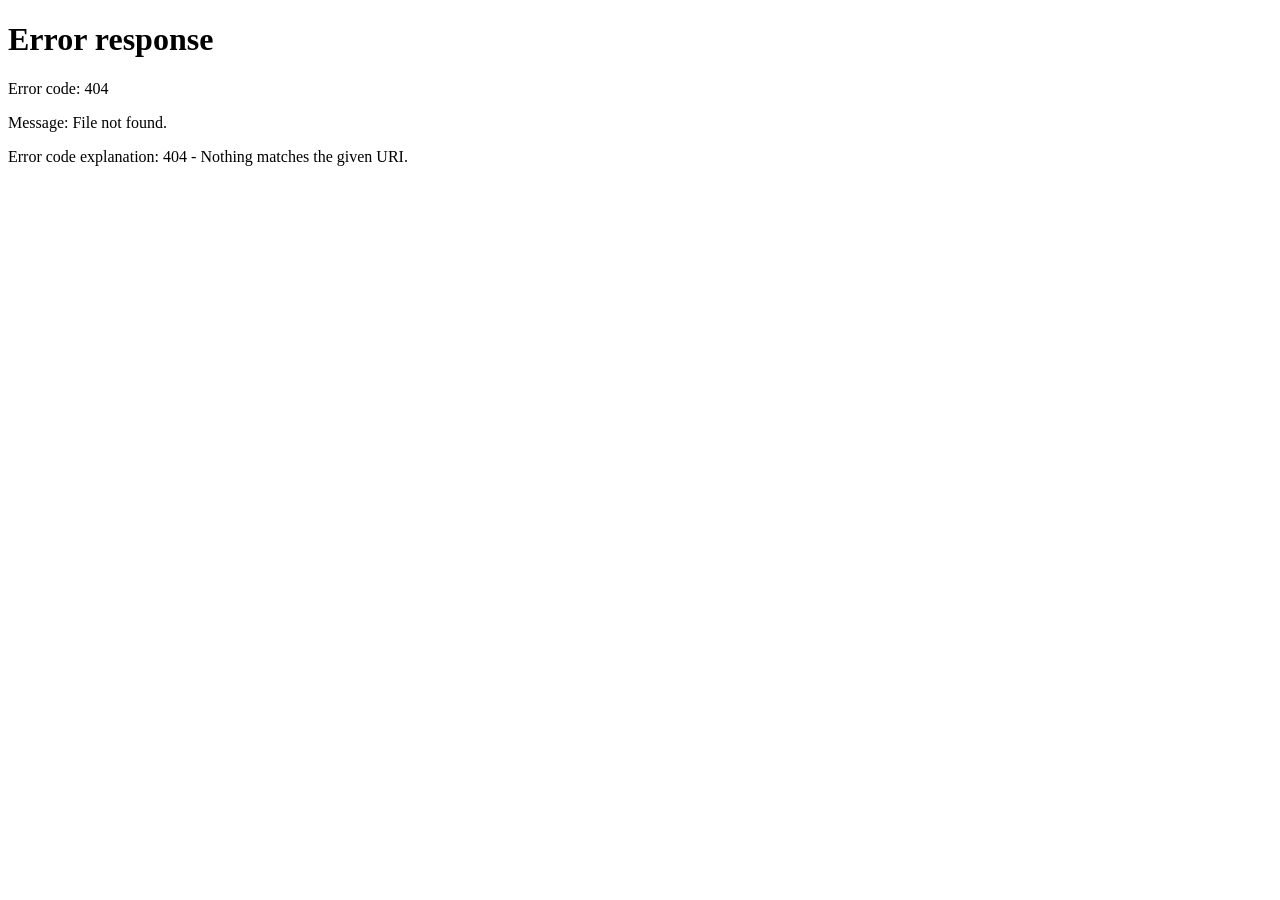
==== commit b102af5b: "Add files via upload" ====
--- a/index.html
+++ b/index.html
@@ -1,134 +1,12 @@
 <!DOCTYPE html>
-<html lang="en">
-<head>
-  <meta charset="UTF-8" />
-  <meta name="viewport" content="width=device-width, initial-scale=1.0" />
-  <title>AadmiCare - Trusted Help for Home Tasks</title>
-  <link rel="preconnect" href="https://fonts.googleapis.com">
-  <link rel="preconnect" href="https://fonts.gstatic.com" crossorigin>
-  <link href="https://fonts.googleapis.com/css2?family=Plus+Jakarta+Sans:wght@400;500;600;700;800&display=swap" rel="stylesheet">
-  <link rel="stylesheet" href="css/style.css" />
-</head>
-<body>
-
-  <!-- Header -->
-  <header>
-    <div class="nav-container">
-      <a href="#" class="brand-logo-wrapper">
-        <div class="logo-square-box">
-          <img src="logo.png" alt="AadmiCare Symbol" />
-        </div>
-        <span class="brand-text">aadmicare</span>
-      </a>
-
-      <div class="header-actions">
-        <button class="icon-btn" onclick="openModal('memberModal')" title="Join as Care Member" aria-label="Join as Care Member">
-          <svg viewBox="0 0 24 24" fill="none" stroke-width="2" stroke-linecap="round" stroke-linejoin="round">
-            <path d="M16 21v-2a4 4 0 0 0-4-4H6a4 4 0 0 0-4 4v2"></path>
-            <circle cx="9" cy="7" r="4"></circle>
-            <line x1="19" y1="8" x2="19" y2="14"></line>
-            <line x1="16" y1="11" x2="22" y2="11"></line>
-          </svg>
-        </button>
-
-        <button class="icon-btn" onclick="openModal('customerModal')" title="Register Customer" aria-label="Register Customer">
-          <svg viewBox="0 0 24 24" fill="none" stroke-width="2" stroke-linecap="round" stroke-linejoin="round">
-            <path d="M20 21v-2a4 4 0 0 0-4-4H8a4 4 0 0 0-4 4v2"></path>
-            <circle cx="12" cy="7" r="4"></circle>
-          </svg>
-        </button>
-
-        <a href="https://wa.me/919700242442" class="icon-btn icon-btn-whatsapp" target="_blank" title="WhatsApp" aria-label="Chat on WhatsApp">
-          <svg viewBox="0 0 24 24">
-            <path d="M12.04 2C6.58 2 2.13 6.45 2.13 11.91c0 1.75.46 3.45 1.32 4.95L2.05 22l5.28-1.38a9.9 9.9 0 0 0 4.71 1.2h.01c5.46 0 9.9-4.45 9.9-9.91.01-5.46-4.44-9.91-9.91-9.91zm0 18.14h-.01a8.2 8.2 0 0 1-4.18-1.15l-.3-.18-3.13.82.83-3.05-.2-.31a8.21 8.21 0 0 1-1.26-4.36c0-4.54 3.7-8.24 8.25-8.24 2.2 0 4.27.86 5.83 2.42a8.18 8.18 0 0 1 2.41 5.83c0 4.55-3.7 8.24-8.24 8.24zm4.52-6.17c-.25-.12-1.47-.72-1.69-.81-.23-.08-.39-.12-.56.13-.17.25-.64.81-.78.97-.14.17-.29.19-.53.06-.25-.12-1.05-.39-2-1.23-.74-.66-1.24-1.48-1.39-1.73-.14-.25-.02-.38.11-.51.11-.11.25-.29.37-.43.12-.15.16-.25.25-.42.08-.17.04-.31-.02-.43-.06-.12-.56-1.35-.77-1.85-.2-.48-.41-.42-.56-.43-.14-.01-.31-.01-.48-.01-.17 0-.43.06-.66.31-.23.25-.86.84-.86 2.05 0 1.21.88 2.38 1 2.54.12.17 1.73 2.64 4.2 3.7.59.25 1.05.4 1.41.52.59.19 1.13.16 1.55.1.47-.07 1.47-.6 1.68-1.18.21-.58.21-1.08.14-1.18-.06-.11-.23-.17-.48-.29z"/>
-          </svg>
-        </a>
-      </div>
-    </div>
-  </header>
-
-  <!-- Hero Section -->
-  <section class="hero">
-    <div class="hero-container">
-      <span class="badge">Trusted Help for Home & Daily Tasks</span>
-      <h1>Reliable Care & Assistance <span>When You Need It</span></h1>
-      <p>From daily house tasks and essential banking support to dedicated elder care and illness recovery assistance.</p>
-    </div>
-  </section>
-
-  <!-- Main Content -->
-  <main class="main-container">
-    
-    <div class="section-header">
-      <h2>Our Core Services</h2>
-    </div>
-
-    <!-- Services Grid -->
-    <div class="services-grid">
-      <div class="service-card">
-        <h3>Elderly & Recovery Support</h3>
-        <ul>
-          <li>Non-medical caregiving for seniors</li>
-          <li>Recovery assistance following illnesses</li>
-          <li>Mobility support & timely medication reminders</li>
-        </ul>
-      </div>
-
-      <div class="service-card">
-        <h3>Travel & Companionship</h3>
-        <ul>
-          <li>Escort services for doctor visits & hospital appointments</li>
-          <li>Companionship during family travel and outings</li>
-          <li>Safe local transportation assistance</li>
-        </ul>
-      </div>
-
-      <div class="service-card">
-        <h3>Outside Work & Banking</h3>
-        <ul>
-          <li>In-person banking & official document support</li>
-          <li>Bill payments & office paperwork tasks</li>
-          <li>Vegetable market, grocery & pharmacy shopping</li>
-        </ul>
-      </div>
-
-      <div class="service-card">
-        <h3>In-Home Assistance</h3>
-        <ul>
-          <li>Light housekeeping & home organization</li>
-          <li>Meal preparation support</li>
-          <li>Managing electrician & plumber visits</li>
-        </ul>
-      </div>
-    </div>
-
-    <!-- Service CTA Buttons -->
-    <div class="service-cta-row">
-      <button type="button" class="btn-cta btn-cta-outline" onclick="openModal('memberModal')">Register Member Service</button>
-      <button type="button" class="btn-cta btn-cta-solid" onclick="openModal('customerModal')">Book Service</button>
-    </div>
-
-    <!-- Contact / Inquiry Block (loaded from modules/inquiry-form.html) -->
-    <div id="inquiry-form-mount"></div>
-
-  </main>
-
-  <!-- Care Member Registration Modal (loaded from modules/member-registration.html) -->
-  <div id="member-modal-mount"></div>
-
-  <!-- Customer Registration Modal (loaded from modules/customer-registration.html) -->
-  <div id="customer-modal-mount"></div>
-
-  <!-- Footer -->
-  <footer>
-    <p>&copy; 2026 AadmiCare. All rights reserved.</p>
-  </footer>
-
-  <!-- Site Configuration (Google Apps Script URLs — edit this file only to update endpoints) -->
-  <script src="js/config.js"></script>
-
-  <!-- Form Submission & Modal Handling Script -->
-  <script src="js/script.js"></script>
-
-</body>
-</html>+<html>
+  <head>
+    <meta http-equiv="refresh" content="0; url='/in/'" />
+    <script type="text/javascript">
+      window.location.href = "/in/";
+    </script>
+  </head>
+  <body>
+    <p>Redirecting to <a href="/in/">AadmiCare India</a>...</p>
+  </body>
+</html>
